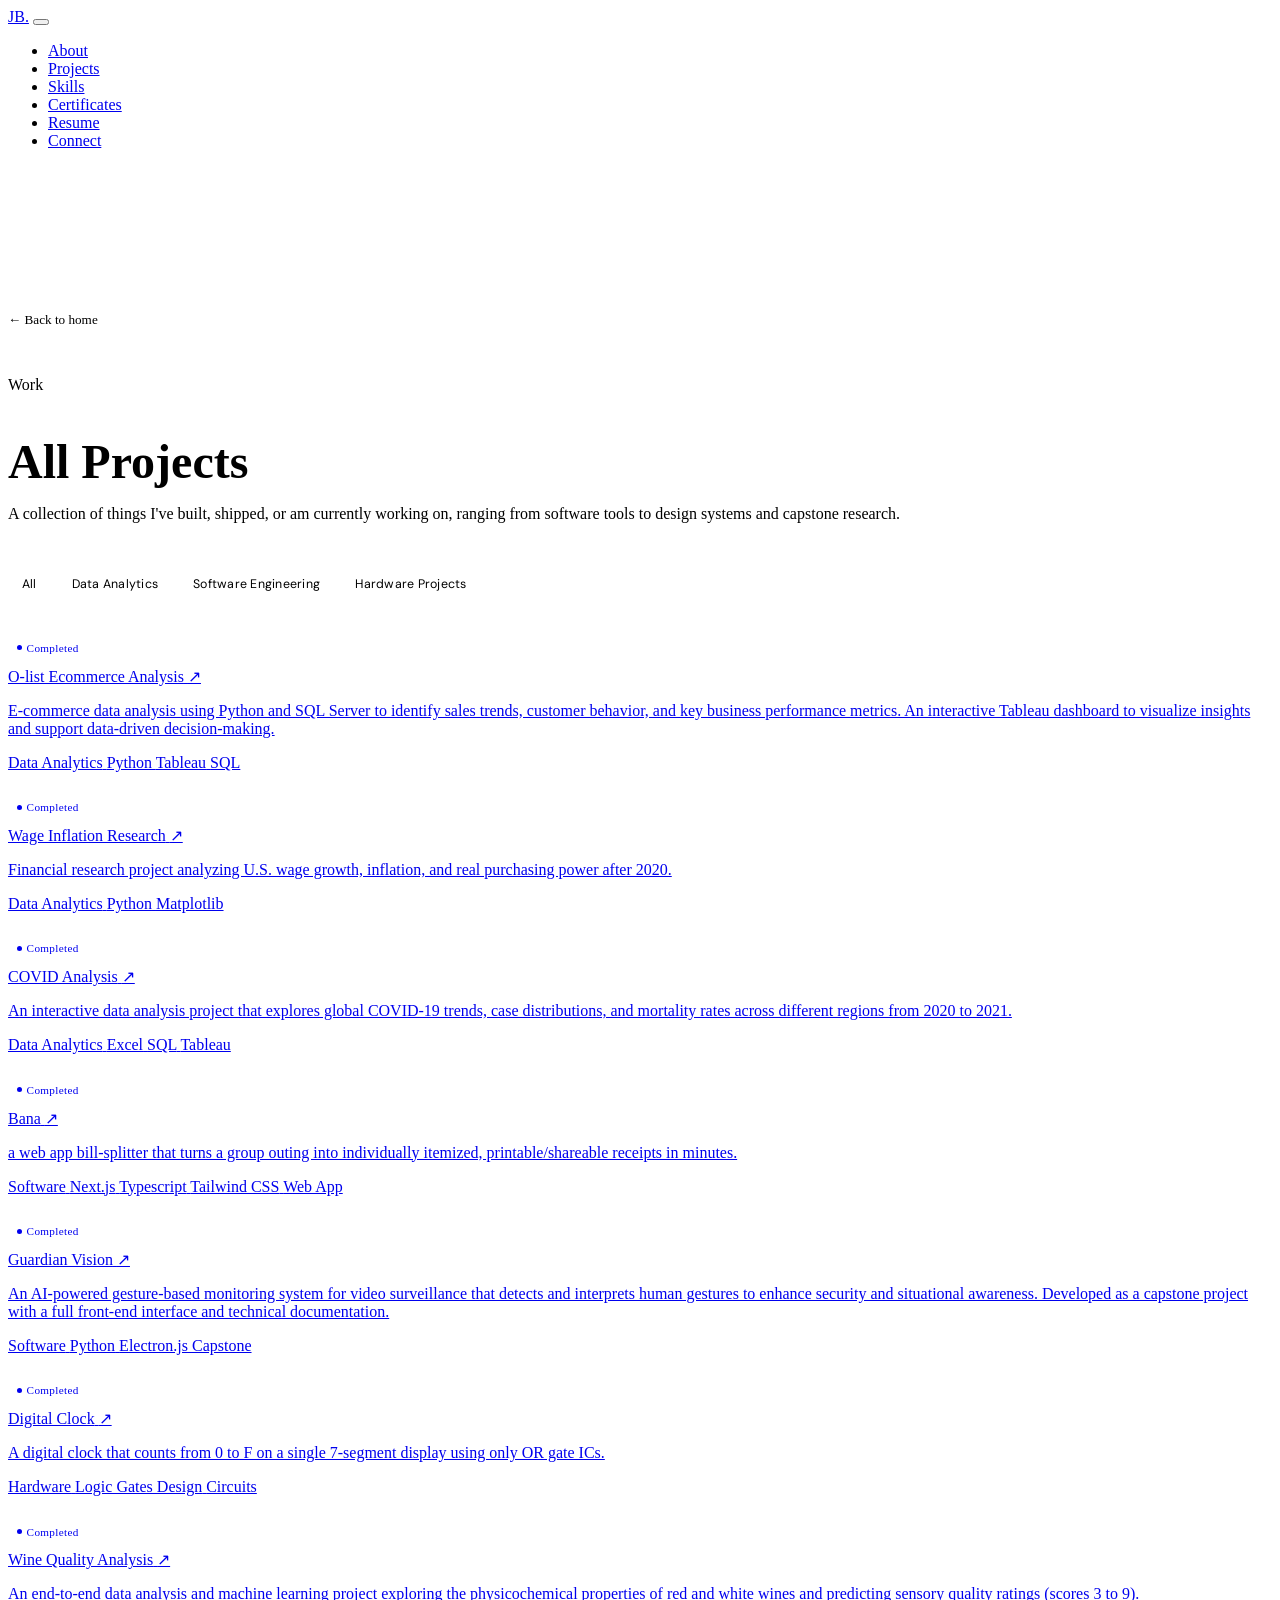
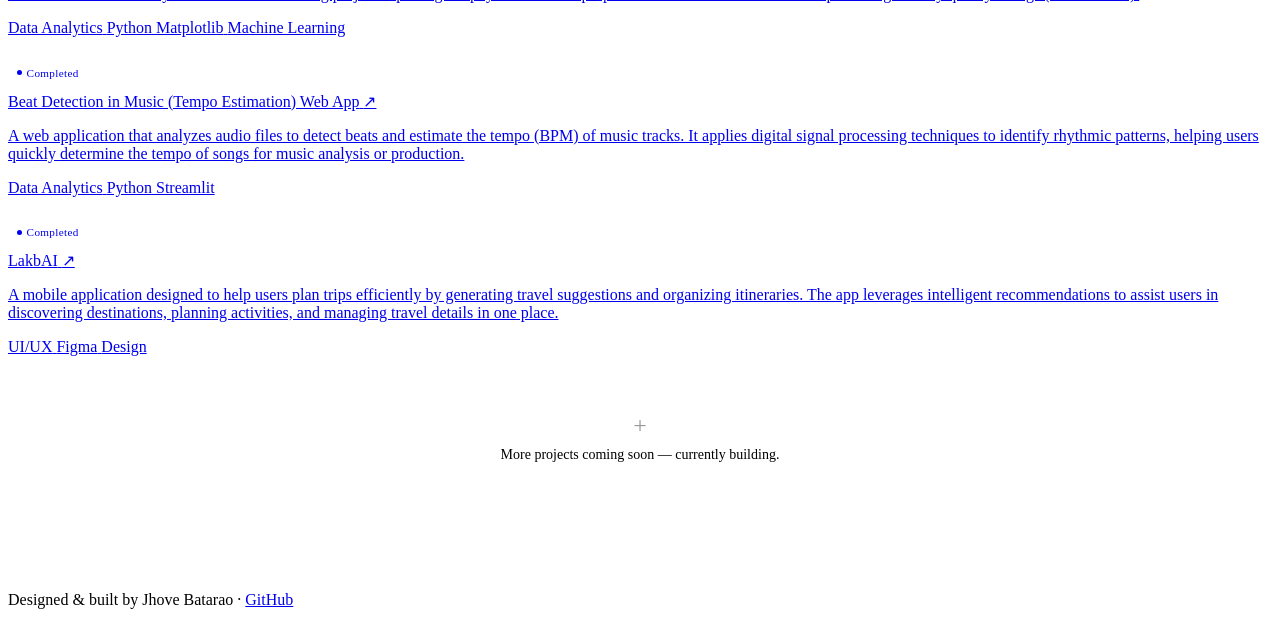
==== projects.html @ 4f2688d2 "added the o-list ecommerce analysis on projects" ====
<!DOCTYPE html>
<html lang="en">
<head>
  <meta charset="UTF-8" />
  <meta name="viewport" content="width=device-width, initial-scale=1.0" />
  <title>Projects: Jhove's Portfolio</title>
  <link rel="preconnect" href="https://fonts.googleapis.com" />
  <link rel="preconnect" href="https://fonts.gstatic.com" crossorigin />
  <link href="https://fonts.googleapis.com/css2?family=DM+Serif+Display:ital@0;1&family=DM+Sans:ital,opsz,wght@0,9..40,300;0,9..40,400;0,9..40,500;1,9..40,300&display=swap" rel="stylesheet" />
  <link rel="stylesheet" href="style.css" />
  <link rel="icon" type="image/png" href="images/title-logo.png" />
  <link rel="apple-touch-icon" href="images/title-logo.png" />
  <style>
    .projects-page-hero {
      padding-top: 9rem;
      padding-bottom: 3rem;
    }

    .back-link {
      display: inline-flex;
      align-items: center;
      gap: 0.4rem;
      font-size: 0.825rem;
      color: var(--muted);
      text-decoration: none;
      margin-bottom: 2rem;
      transition: color 0.2s;
    }

    .back-link:hover { color: var(--text); }

    .projects-page-hero .hero-bio {
      margin-bottom: 0;
    }

    .projects-filter {
      display: flex;
      flex-wrap: wrap;
      gap: 0.5rem;
      margin-bottom: 2.5rem;
    }

    .filter-btn {
      font-size: 0.775rem;
      padding: 0.3rem 0.85rem;
      border-radius: 3px;
      border: 1px solid var(--border);
      background: transparent;
      color: var(--muted);
      cursor: pointer;
      font-family: 'DM Sans', sans-serif;
      font-weight: 400;
      letter-spacing: 0.02em;
      transition: all 0.2s;
    }

    .filter-btn:hover,
    .filter-btn.active {
      background: var(--text);
      color: var(--bg);
      border-color: var(--text);
    }

    .projects-page-list {
      display: flex;
      flex-direction: column;
      gap: 1.5rem;
      padding-bottom: 5rem;
    }

    /* Status badge on project cards */
    .project-status {
      display: inline-flex;
      align-items: center;
      gap: 0.3rem;
      font-size: 0.7rem;
      padding: 0.2rem 0.55rem;
      border-radius: 3px;
      font-weight: 400;
      letter-spacing: 0.03em;
      margin-bottom: 0.6rem;
    }

    .project-status::before {
      content: '';
      width: 5px;
      height: 5px;
      border-radius: 50%;
      background: currentColor;
    }

    .status-complete {
      background: var(--accent-light);
      color: var(--accent);
    }

    .status-wip {
      background: #fef3c7;
      color: #b45309;
    }

    @media (prefers-color-scheme: dark) {
      .status-wip {
        background: #2d1f00;
        color: #f59e0b;
      }
    }

    .status-concept {
      background: var(--tag-bg);
      color: var(--tag-text);
    }

    .project-placeholder {
      border: 1px dashed var(--border);
      border-radius: 8px;
      padding: 2rem 1.5rem;
      text-align: center;
      color: var(--muted);
      font-size: 0.875rem;
    }

    .project-placeholder span {
      font-size: 1.5rem;
      display: block;
      margin-bottom: 0.5rem;
      opacity: 0.4;
    }

    @media (max-width: 600px) {
      .projects-page-hero {
        padding-top: 7rem;
        padding-bottom: 2rem;
      }

      .projects-filter {
        gap: 0.4rem;
      }

      .filter-btn {
        font-size: 0.75rem;
        padding: 0.28rem 0.7rem;
      }
    }
  </style>
</head>
<body>

  <!-- NAV -->
  <nav>
    <a href="index.html" class="nav-logo">JB.</a>
    <button class="nav-hamburger" aria-label="Toggle menu" aria-expanded="false">
      <span></span><span></span><span></span>
    </button>
    <ul class="nav-links">
      <li><a href="index.html#about">About</a></li>
      <li><a href="index.html#projects">Projects</a></li>
      <li><a href="index.html#skills">Skills</a></li>
      <li><a href="index.html#certificates">Certificates</a></li>
      <li><a href="index.html#resume">Resume</a></li>
      <li><a href="index.html#connect" class="nav-connect-btn">Connect</a></li>
    </ul>
  </nav>

  <!-- PAGE HERO -->
  <section class="projects-page-hero">
    <div class="container">
      <a href="index.html" class="back-link">← Back to home</a>
      <p class="section-label">Work</p>
      <h1 class="hero-name" style="font-size: clamp(2rem, 5vw, 3rem); margin-bottom: 1rem;">All Projects</h1>
      <p class="hero-bio">
        A collection of things I've built, shipped, or am currently working on, ranging from
        software tools to design systems and capstone research.
      </p>
    </div>
  </section>

  <!-- PROJECTS LIST -->
  <section style="padding-top: 0; border-top: none;">
    <div class="container">

      <!-- Filter bar -->
      <div class="projects-filter">
        <button class="filter-btn active" onclick="filterProjects('all', this)">All</button> 
        <button class="filter-btn" onclick="filterProjects('Data Analytics', this)">Data Analytics</button>
        <button class="filter-btn" onclick="filterProjects('Software', this)">Software Engineering</button>
        <button class="filter-btn" onclick="filterProjects('Hardware', this)">Hardware Projects</button>
      </div>

      <div class="projects-page-list" id="projects-container">

        <!-- Project: O-list Ecommerce -->
        <a href="https://github.com/NotJhove/olist-ecommerce-analysis" class="project-card" data-tags="Data Analytics, Python, Matplotlib">
          <!-- <span class="project-status status-wip">Completed</span> -->
           <span class="project-status status-complete">Completed</span>
          <div class="project-header">
            <span class="project-name">O-list Ecommerce Analysis</span>
            <span class="project-arrow">↗︎</span>
          </div>
          <p class="project-desc">
            E-commerce data analysis using Python and SQL Server to identify sales trends, customer behavior, 
            and key business performance metrics. An interactive Tableau dashboard to visualize insights 
            and support data-driven decision-making. 
          </p>
          <div class="tags">
            <span class="tag">Data Analytics</span>
            <span class="tag">Python</span>
            <span class="tag">Tableau</span>
            <span class="tag">SQL</span>
          </div>
        </a>

        <!-- Project: Financial Research -->
        <a href="https://github.com/NotJhove/financial-research-wage-inflation" class="project-card" data-tags="Data Analytics, Python, Matplotlib">
          <!-- <span class="project-status status-wip">Completed</span> -->
           <span class="project-status status-complete">Completed</span>
          <div class="project-header">
            <span class="project-name">Wage Inflation Research</span>
            <span class="project-arrow">↗︎</span>
          </div>
          <p class="project-desc">
            Financial research project analyzing U.S. wage growth, inflation, and real purchasing power after 2020.
          </p>
          <div class="tags">
            <span class="tag">Data Analytics</span>
            <span class="tag">Python</span>
            <span class="tag">Matplotlib</span>
          </div>
        </a>

        <!-- Project: COVID Analysis -->
        <a href="data-analytics-project1.html" class="project-card" data-tags="Data Analytics, SQL, Tableau">
          <!-- <span class="project-status status-wip">Completed</span> -->
           <span class="project-status status-complete">Completed</span>
          <div class="project-header">
            <span class="project-name">COVID Analysis</span>
            <span class="project-arrow">↗︎</span>
          </div>
          <p class="project-desc">
            An interactive data analysis project that explores global COVID-19 trends, case distributions, 
            and mortality rates across different regions from 2020 to 2021.
          </p>
          <div class="tags">
            <span class="tag">Data Analytics</span>
            <span class="tag">Excel</span>
            <span class="tag">SQL</span>
            <span class="tag">Tableau</span>
          </div>
        </a>

        <!-- Project: Bana -->
        <a href="https://bana-split.vercel.app/" target="_blank" class="project-card" data-tags="Software, Next.js,Typescript,Tailwind CSS,Web App">
          <!-- <span class="project-status status-wip">Completed</span> -->
           <span class="project-status status-complete">Completed</span>
          <div class="project-header">
            <span class="project-name">Bana</span>
            <span class="project-arrow">↗︎</span>
          </div>
          <p class="project-desc">
            a web app bill-splitter that turns a group outing into individually itemized, 
            printable/shareable receipts in minutes.
          </p>
          <div class="tags">
            <span class="tag">Software</span>
            <span class="tag">Next.js</span>
            <span class="tag">Typescript</span>
            <span class="tag">Tailwind CSS</span>
            <span class="tag">Web App</span>
          </div>
        </a>

        <!-- Project: Guardian Vision -->
        <a href="guardian-vision.html" class="project-card" data-tags="Python,Electron.js,Capstone,Software">
          <span class="project-status status-complete">Completed</span>
          <div class="project-header">
            <span class="project-name">Guardian Vision</span>
            <span class="project-arrow">↗︎</span>
          </div>
          <p class="project-desc">
            An AI-powered gesture-based monitoring system for video surveillance that detects
            and interprets human gestures to enhance security and situational awareness.
            Developed as a capstone project with a full front-end interface and technical documentation.
          </p>
          <div class="tags">
            <span class="tag">Software</span>
            <span class="tag">Python</span>
            <span class="tag">Electron.js</span>
            <span class="tag">Capstone</span>
          </div>
        </a>
        
        <!-- Project: Digital Clock -->
        <a href="hardware-project-1.html" class="project-card" data-tags="Hardware,Logic Gates Design,Circuits">
          <span class="project-status status-complete">Completed</span>
          <div class="project-header">
            <span class="project-name">Digital Clock</span>
            <span class="project-arrow">↗︎</span>
          </div>
          <p class="project-desc">
            A digital clock that counts from 0 to F on a single 7-segment display using only OR gate ICs.
          </p>
          <div class="tags">
            <span class="tag">Hardware</span>
            <span class="tag">Logic Gates Design</span>
            <span class="tag">Circuits</span>
          </div>
        </a>

         <!-- Project: Wine Quality Analysis -->
        <a href="https://github.com/NotJhove/wine-quality-analysis" class="project-card" data-tags="Python,Matplotlib,Machine Learning,Data Analytics">
          <span class="project-status status-complete">Completed</span>
          <div class="project-header">
            <span class="project-name">Wine Quality Analysis</span>
            <span class="project-arrow">↗︎</span>
          </div>
          <p class="project-desc">
           An end-to-end data analysis and machine learning project exploring the physicochemical properties of red and white 
           wines and predicting sensory quality ratings (scores 3 to 9).
          </p>
          <div class="tags">
            <span class="tag">Data Analytics</span>
            <span class="tag">Python</span>
            <span class="tag">Matplotlib</span>
            <span class="tag">Machine Learning</span>
          </div>
        </a>

          <!-- Project: Beat Detection in Music (Tempo Estimation) Web App -->
        <a href="#" class="project-card" data-tags="Python,Streamlit,Data Analytics">
          <span class="project-status status-complete">Completed</span>
          <div class="project-header">
            <span class="project-name">Beat Detection in Music (Tempo Estimation) Web App</span>
            <span class="project-arrow">↗︎</span>
          </div>
          <p class="project-desc">
            A web application that analyzes audio files to detect beats and estimate the 
            tempo (BPM) of music tracks. It applies digital signal processing techniques 
            to identify rhythmic patterns, helping users quickly determine the tempo 
            of songs for music analysis or production.
          </p>
          <div class="tags">
            <span class="tag">Data Analytics</span>
            <span class="tag">Python</span>
            <span class="tag">Streamlit</span>
          </div>
        </a>

          <!-- Project: LakbAI -->
        <a href="#" class="project-card" data-tags="UI/UX, Figma, Design, Software">
          <span class="project-status status-complete">Completed</span>
          <div class="project-header">
            <span class="project-name">LakbAI</span>
            <span class="project-arrow">↗︎</span>
          </div>
          <p class="project-desc">
            A mobile application designed to help users plan trips efficiently 
            by generating travel suggestions and organizing itineraries. The app leverages intelligent 
            recommendations to assist users in discovering destinations, planning activities, and managing travel details in one place.
          </p>
          <div class="tags">
            <span class="tag">UI/UX</span>
            <span class="tag">Figma</span>
            <span class="tag">Design</span>
          </div>
        </a>

        <!-- Placeholder -->
        <div class="project-placeholder">
          <span>+</span>
          More projects coming soon — currently building.
        </div>

      </div>
    </div>
  </section>

  <!-- FOOTER -->
  <footer>
    <div class="container">
      <p>Designed & built by Jhove Batarao · <a href="https://github.com/NotJhove" target="_blank">GitHub</a></p>
    </div>
  </footer>

  <script>
    function filterProjects(tag, btn) {
      // Update active button
      document.querySelectorAll('.filter-btn').forEach(b => b.classList.remove('active'));
      btn.classList.add('active');

      const cards = document.querySelectorAll('#projects-container .project-card');
      cards.forEach(card => {
        if (tag === 'all') {
          card.style.display = 'block';
        } else {
          const tags = card.getAttribute('data-tags') || '';
          card.style.display = tags.includes(tag) ? 'block' : 'none';
        }
      });
    }

    const categoryMap = {
        data: 'Data Analytics',
        software: 'Software',
        hardware: 'Hardware'
      };

      const params = new URLSearchParams(window.location.search);
      const tag = categoryMap[params.get('category')];

      if (tag) {
        const btn = Array.from(document.querySelectorAll('.filter-btn'))
          .find(b => b.getAttribute('onclick').includes("'" + tag + "'"));
        if (btn) filterProjects(tag, btn);
      }
  </script>

  <script src="main.js"></script>

</body>
</html>
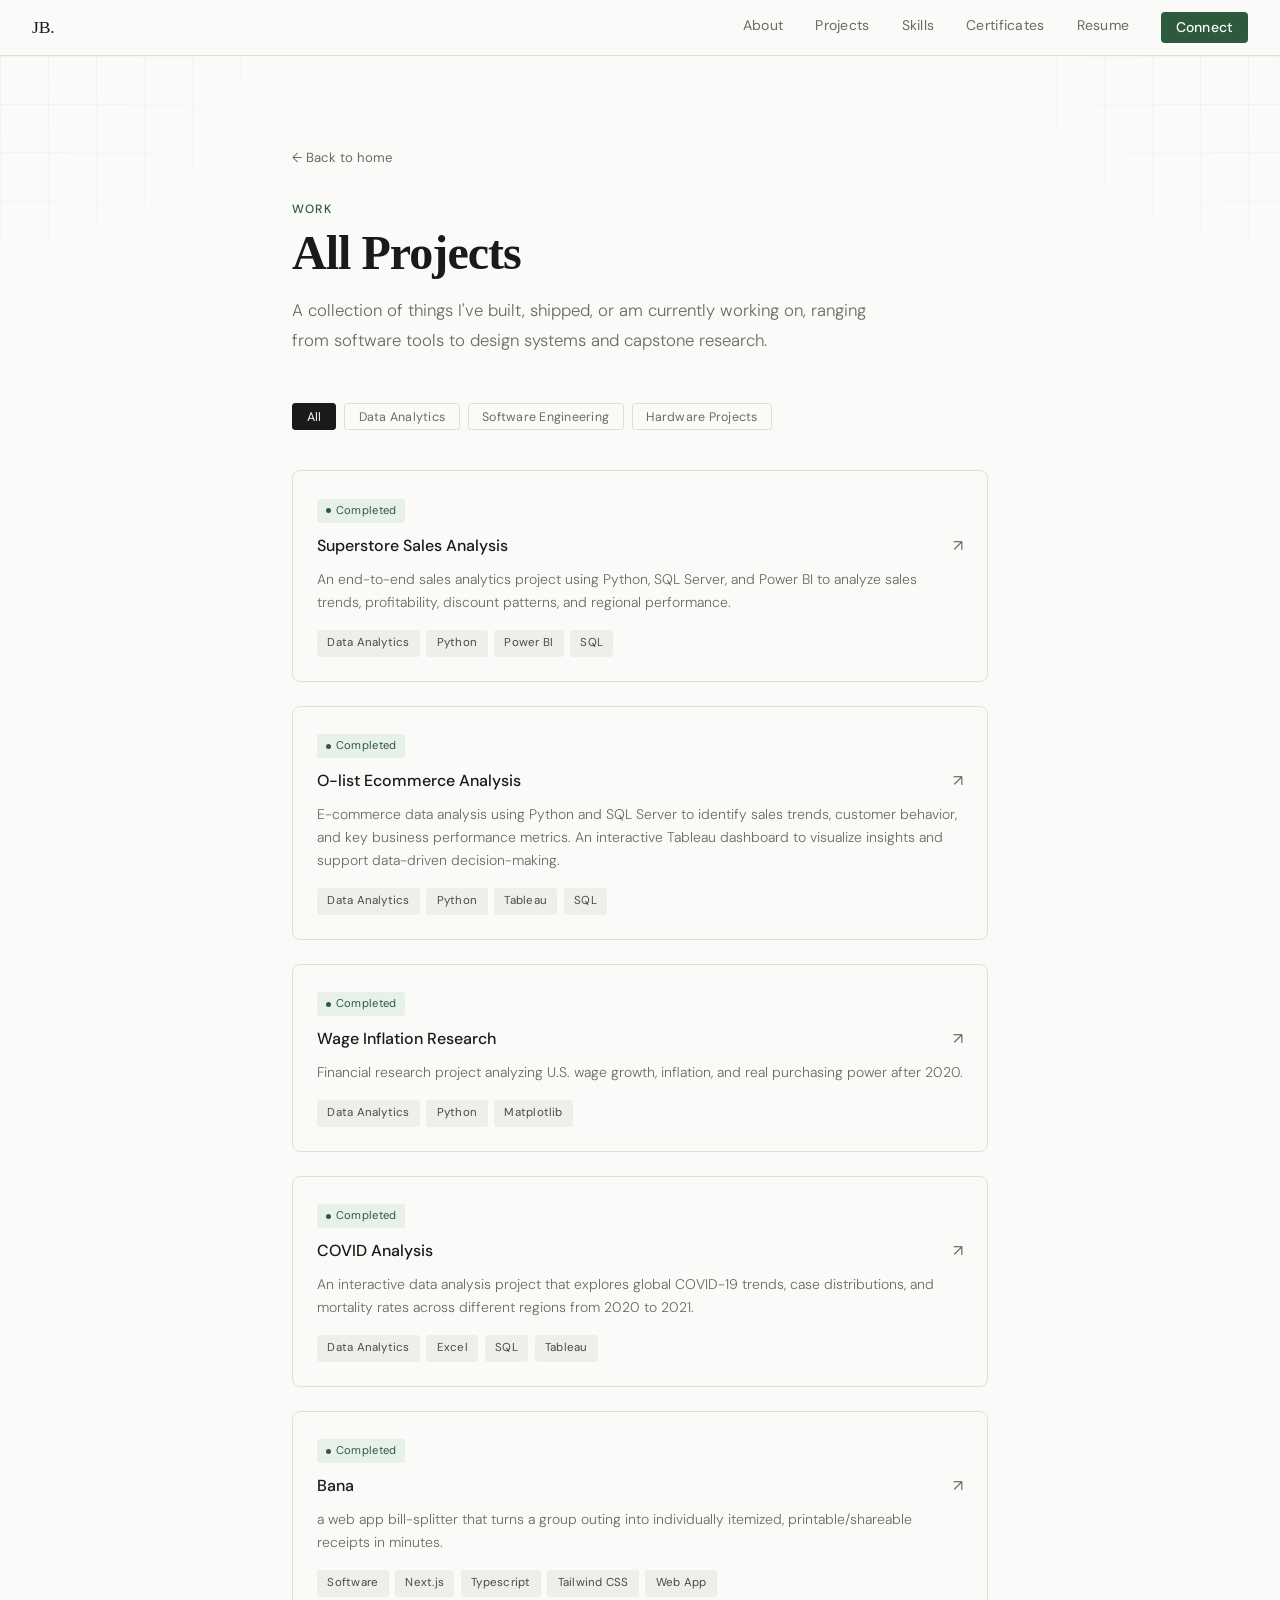
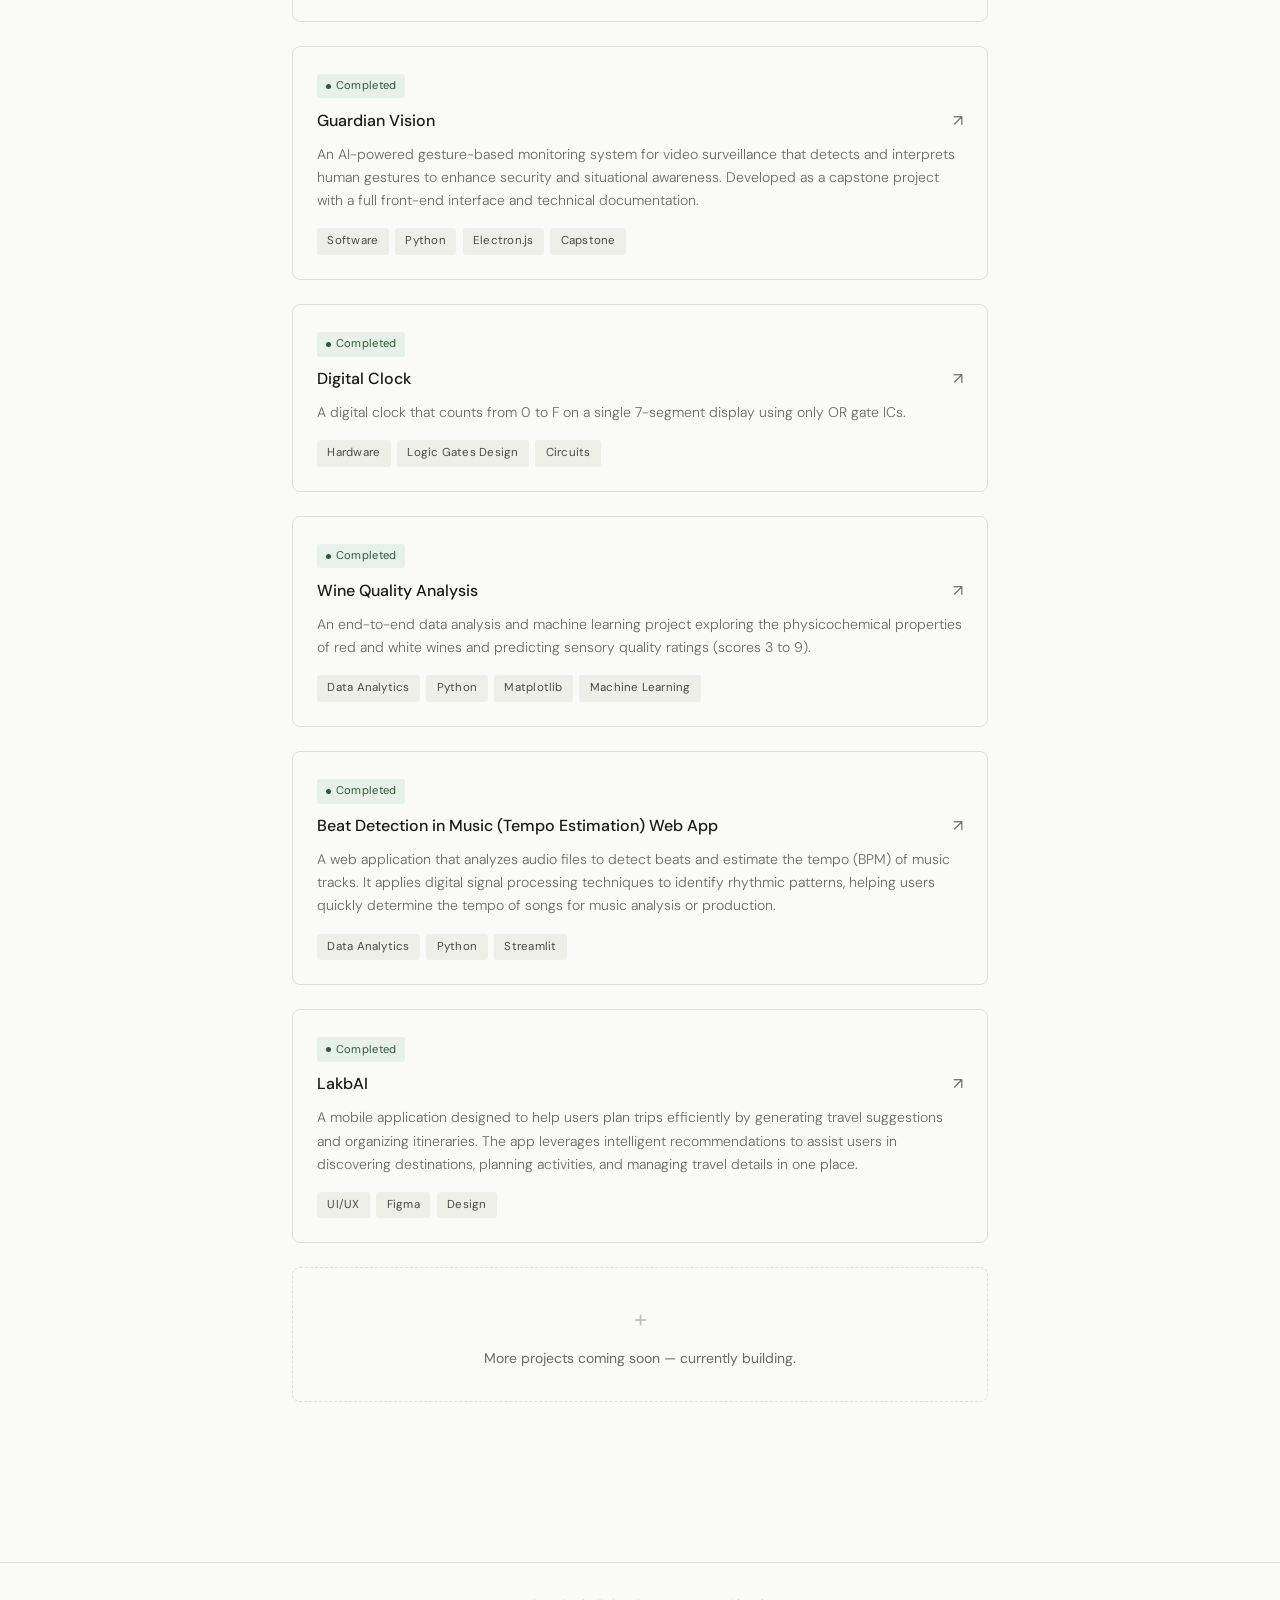
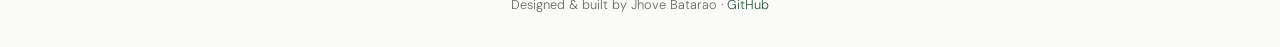
==== commit e62b4f0d: "added superstore analysis on projects tab" ====
--- a/projects.html
+++ b/projects.html
@@ -189,6 +189,26 @@
 
       <div class="projects-page-list" id="projects-container">
 
+        <!-- Project: Superstore Analysis -->
+        <a href="https://github.com/NotJhove/superstore-sales-analysis" class="project-card" data-tags="Data Analytics, Python, Power BI">
+          <!-- <span class="project-status status-wip">Completed</span> -->
+           <span class="project-status status-complete">Completed</span>
+          <div class="project-header">
+            <span class="project-name">Superstore Sales Analysis</span>
+            <span class="project-arrow">↗︎</span>
+          </div>
+          <p class="project-desc">
+              An end-to-end sales analytics project using Python, SQL Server, 
+              and Power BI to analyze sales trends, profitability, discount patterns, and regional performance.
+          </p>
+          <div class="tags">
+            <span class="tag">Data Analytics</span>
+            <span class="tag">Python</span>
+            <span class="tag">Power BI</span>
+            <span class="tag">SQL</span>
+          </div>
+        </a>
+
         <!-- Project: O-list Ecommerce -->
         <a href="https://github.com/NotJhove/olist-ecommerce-analysis" class="project-card" data-tags="Data Analytics, Python, Matplotlib">
           <!-- <span class="project-status status-wip">Completed</span> -->
--- a/style.css
+++ b/style.css
@@ -0,0 +1,1937 @@
+/* ================================
+   PORTFOLIO — style.css
+   ================================ */
+
+*, *::before, *::after { box-sizing: border-box; margin: 0; padding: 0; }
+
+/* ================================
+   VARIABLES & THEME
+   ================================ */
+
+:root {
+  --bg: #fafaf8;
+  --surface: #f2f1ec;
+  --text: #1a1a18;
+  --muted: #6b6b65;
+  --accent: #2d5a3d;
+  --accent-light: #e8f0ea;
+  --border: #e0dfd8;
+  --tag-bg: #efefea;
+  --tag-text: #4a4a45;
+}
+
+@media (prefers-color-scheme: dark) {
+  :root {
+    --bg: #141412;
+    --surface: #1e1e1b;
+    --text: #f0efea;
+    --muted: #9a9a93;
+    --accent: #6aaa7e;
+    --accent-light: #1a2e20;
+    --border: #2e2e2a;
+    --tag-bg: #252520;
+    --tag-text: #b0b0a8;
+  }
+}
+
+/* ================================
+   BASE
+   ================================ */
+
+html { scroll-behavior: smooth; }
+
+body {
+  font-family: 'DM Sans', sans-serif;
+  background: var(--bg);
+  color: var(--text);
+  line-height: 1.6;
+  font-size: 16px;
+}
+
+/* ================================
+   NAV
+   ================================ */
+
+nav {
+  position: fixed;
+  top: 0; left: 0; right: 0;
+  z-index: 100;
+  background: var(--bg);
+  border-bottom: 1px solid var(--border);
+  padding: 0 2rem;
+  height: 56px;
+  display: flex;
+  align-items: center;
+  justify-content: space-between;
+}
+
+.nav-logo {
+  font-family: 'DM Serif Display', serif;
+  font-size: 1.1rem;
+  color: var(--text);
+  text-decoration: none;
+  letter-spacing: -0.01em;
+}
+
+.nav-links {
+  display: flex;
+  gap: 2rem;
+  list-style: none;
+}
+
+.nav-links a {
+  font-size: 0.875rem;
+  color: var(--muted);
+  text-decoration: none;
+  font-weight: 400;
+  transition: color 0.2s;
+  letter-spacing: 0.02em;
+}
+
+.nav-links a:hover { color: var(--text); }
+
+.nav-links a.active {
+  color: var(--accent);
+  font-weight: 500;
+}
+
+.nav-connect-btn {
+  display: inline-block;
+  padding: 0.3rem 0.9rem !important;
+  background: var(--accent) !important;
+  color: #fff !important;
+  border-radius: 4px;
+  font-weight: 500 !important;
+  letter-spacing: 0.01em;
+  transition: opacity 0.2s !important;
+}
+
+.nav-connect-btn:hover {
+  color: #fff !important;
+  opacity: 0.85;
+}
+
+/* ================================
+   LAYOUT
+   ================================ */
+
+.container {
+  max-width: 760px;
+  margin: 0 auto;
+  padding: 0 2rem;
+}
+
+section {
+  padding: 5rem 0;
+}
+
+section + section {
+  border-top: 1px solid var(--border);
+}
+
+/* ================================
+   HERO
+   ================================ */
+
+#hero {
+  padding-top: 9rem;
+  padding-bottom: 5rem;
+}
+
+.hero-eyebrow {
+  font-size: 0.8rem;
+  letter-spacing: 0.1em;
+  text-transform: uppercase;
+  color: var(--accent);
+  font-weight: 500;
+  margin-bottom: 1.25rem;
+}
+
+.hero-name {
+  font-family: 'DM Serif Display', serif;
+  font-size: clamp(2.5rem, 6vw, 4rem);
+  line-height: 1.1;
+  letter-spacing: -0.02em;
+  color: var(--text);
+  margin-bottom: 0.25rem;
+}
+
+.hero-tagline {
+  font-family: 'DM Serif Display', serif;
+  font-size: clamp(1.75rem, 7vw, 4rem);
+  line-height: 1.1;
+  letter-spacing: -0.02em;
+  margin-bottom: 1.5rem;
+  white-space: nowrap;
+}
+
+.hero-tagline em {
+  font-style: italic;
+  color: var(--accent);
+  white-space: nowrap;
+}
+
+.hero-bio {
+  font-size: 1.05rem;
+  color: var(--muted);
+  max-width: 600px;
+  line-height: 1.75;
+  margin-bottom: 2rem;
+  font-weight: 300;
+}
+
+.hero-links {
+  display: flex;
+  gap: 0.6rem;
+  flex-wrap: nowrap;
+}
+
+/* ================================
+   BUTTONS
+   ================================ */
+
+.btn {
+  display: inline-flex;
+  align-items: center;
+  gap: 0.4rem;
+  padding: 0.55rem 1.25rem;
+  border-radius: 4px;
+  font-size: 0.875rem;
+  font-family: 'DM Sans', sans-serif;
+  font-weight: 400;
+  text-decoration: none;
+  transition: all 0.2s;
+  cursor: pointer;
+  border: 1px solid transparent;
+}
+
+.btn-primary {
+  background: var(--accent);
+  color: #fff;
+}
+
+.btn-primary:hover {
+  opacity: 0.85;
+}
+
+.btn-outline {
+  background: transparent;
+  border-color: var(--border);
+  color: var(--muted);
+}
+
+.btn-outline:hover {
+  border-color: var(--text);
+  color: var(--text);
+}
+
+/* ================================
+   SECTION HEADINGS
+   ================================ */
+
+.section-label {
+  font-size: 0.75rem;
+  letter-spacing: 0.1em;
+  text-transform: uppercase;
+  color: var(--accent);
+  font-weight: 500;
+  margin-bottom: 0.5rem;
+}
+
+.section-title {
+  font-family: 'DM Serif Display', serif;
+  font-size: 2rem;
+  letter-spacing: -0.02em;
+  color: var(--text);
+  margin-bottom: 2.5rem;
+  line-height: 1.2;
+}
+
+/* ================================
+   ABOUT
+   ================================ */
+
+.about-grid {
+  display: grid;
+  grid-template-columns: 240px 1fr;
+  grid-template-rows: auto auto;
+  gap: 2rem 2.5rem;
+  align-items: stretch;
+}
+
+.about-photo {
+  grid-column: 1;
+  grid-row: 1;
+  position: static;
+}
+
+.about-text {
+  grid-column: 2;
+  grid-row: 1;
+}
+
+.about-facts {
+  grid-column: 1 / -1;
+  grid-row: 2;
+  display: grid;
+  grid-template-columns: 1fr 1fr;
+  grid-template-rows: auto auto;
+  gap: 0.75rem;
+}
+
+.about-photo {
+  position: static;
+}
+
+.about-photo img {
+  width: 100%;
+  aspect-ratio: 1 / 1;
+  object-fit: cover;
+  border-radius: 8px;
+  border: 1px solid var(--border);
+  display: block;
+}
+
+.about-photo-swap {
+  position: relative;
+  width: 100%;
+  height: 100%;
+  border-radius: 8px;
+  overflow: hidden;
+  border: 1px solid var(--border);
+  cursor: pointer;
+}
+
+.about-photo-swap img {
+  position: absolute;
+  top: 0; left: 0;
+  width: 100%;
+  height: 100%;
+  object-fit: cover;
+  display: block;
+  border-radius: 8px;
+}
+
+.photo-hover {
+  position: absolute;
+  inset: 0;
+  opacity: 0;
+  transition: opacity 0.4s ease;
+}
+
+.about-photo-swap:hover .photo-hover {
+  opacity: 1;
+}
+
+.about-photo-swap:hover .photo-default {
+  opacity: 0;
+  transition: opacity 0.4s ease;
+}
+
+/* Desktop: swap on hover (only on devices that can really hover) */
+@media (hover: hover) and (pointer: fine) {
+  .about-photo-swap:hover .photo-hover { opacity: 1; }
+  .about-photo-swap:hover .photo-default { opacity: 0; }
+}
+
+/* Touch: swap is toggled by tapping (JS adds/removes .swapped) */
+.about-photo-swap.swapped .photo-hover { opacity: 1; }
+.about-photo-swap.swapped .photo-default { opacity: 0; }
+
+
+.about-photo-placeholder {
+  width: 100%;
+  aspect-ratio: 1 / 1;
+  border-radius: 8px;
+  border: 1px dashed var(--border);
+  background: var(--surface);
+  display: flex;
+  flex-direction: column;
+  align-items: center;
+  justify-content: center;
+  gap: 0.5rem;
+  color: var(--muted);
+  font-size: 0.75rem;
+  text-align: center;
+  padding: 1rem;
+}
+
+.about-photo-placeholder svg {
+  opacity: 0.3;
+}
+
+.about-text p {
+  font-size: 0.975rem;
+  color: var(--muted);
+  line-height: 1.8;
+  font-weight: 300;
+  margin-bottom: 1rem;
+}
+
+.about-text p:last-child { margin-bottom: 0; }
+
+.about-text strong {
+  color: var(--text);
+  font-weight: 500;
+}
+
+.fact-item {
+  padding: 0.85rem 1rem;
+  background: var(--surface);
+  border-radius: 6px;
+}
+
+.fact-label {
+  font-size: 0.7rem;
+  letter-spacing: 0.08em;
+  text-transform: uppercase;
+  color: var(--muted);
+  margin-bottom: 0.3rem;
+  font-weight: 500;
+}
+
+.fact-value {
+  font-size: 0.875rem;
+  color: var(--text);
+  font-weight: 400;
+}
+
+/* ================================
+   PROJECTS
+   ================================ */
+
+.projects-list {
+  display: flex;
+  flex-direction: column;
+  gap: 1.5rem;
+}
+
+.project-card {
+  border: 1px solid var(--border);
+  border-radius: 8px;
+  padding: 1.5rem;
+  transition: border-color 0.2s;
+  text-decoration: none;
+  color: inherit;
+  display: block;
+  position: relative;
+}
+
+.project-card:hover {
+  border-color: var(--text);
+}
+
+.project-card:hover .project-arrow {
+  transform: translate(3px, -3px);
+}
+
+.project-header {
+  display: flex;
+  align-items: flex-start;
+  justify-content: space-between;
+  margin-bottom: 0.6rem;
+}
+
+.project-name {
+  font-size: 1rem;
+  font-weight: 500;
+  color: var(--text);
+}
+
+.project-arrow {
+  font-size: 1rem;
+  color: var(--muted);
+  transition: transform 0.2s;
+  flex-shrink: 0;
+  margin-left: 1rem;
+  font-variant-emoji: text;
+}
+
+/* Force ↗ to render as text on iOS/Android, not emoji */
+.project-arrow,
+.connect-arrow,
+.cert-link,
+.back-link,
+.nav-links a,
+.btn {
+  font-variant-emoji: text;
+}
+
+.project-arrow::after,
+.connect-arrow::after {
+  content: '\FE0E'; /* Unicode text variation selector */
+}
+
+.project-desc {
+  font-size: 0.875rem;
+  color: var(--muted);
+  line-height: 1.65;
+  margin-bottom: 1rem;
+  font-weight: 300;
+}
+
+.tags {
+  display: flex;
+  flex-wrap: wrap;
+  gap: 0.4rem;
+}
+
+.tag {
+  font-size: 0.72rem;
+  padding: 0.25rem 0.65rem;
+  background: var(--tag-bg);
+  color: var(--tag-text);
+  border-radius: 3px;
+  font-weight: 400;
+  letter-spacing: 0.02em;
+}
+
+.project-placeholder {
+  border: 1px dashed var(--border);
+  border-radius: 8px;
+  padding: 2rem 1.5rem;
+  text-align: center;
+  color: var(--muted);
+  font-size: 0.875rem;
+}
+
+.project-placeholder span {
+  font-size: 1.5rem;
+  display: block;
+  margin-bottom: 0.5rem;
+  opacity: 0.4;
+}
+
+/* Section header row: title on the left, subtle "View all" link on the right */
+.section-head {
+  display: flex;
+  align-items: flex-end;
+  justify-content: space-between;
+  gap: 1rem;
+  margin-bottom: 2.5rem;
+}
+
+.section-head .section-title { margin-bottom: 0; }
+
+.view-all-link {
+  flex-shrink: 0;
+  padding-bottom: 0.35rem;
+  font-size: 0.85rem;
+  color: var(--muted);
+  text-decoration: none;
+  white-space: nowrap;
+  transition: color 0.3s ease;
+}
+
+.view-all-arrow {
+  display: inline-block;
+  transition: transform 0.35s cubic-bezier(0.22, 1, 0.36, 1);
+}
+
+.view-all-link:focus-visible,
+.view-all-link:active { color: var(--accent); }
+
+.view-all-link:focus-visible .view-all-arrow,
+.view-all-link:active .view-all-arrow { transform: translateX(3px); }
+
+@media (hover: hover) and (pointer: fine) {
+  .view-all-link:hover { color: var(--accent); }
+  .view-all-link:hover .view-all-arrow { transform: translateX(3px); }
+}
+
+@media (prefers-reduced-motion: reduce) {
+  .view-all-link,
+  .view-all-arrow { transition: none; }
+}
+
+/* ---- Project category cards ---- */
+
+/* Base (no-JS fallback): simple vertical stack of rectangular cards */
+.category-grid {
+  display: flex;
+  flex-direction: column;
+  gap: 1.5rem;
+}
+
+.category-card {
+  display: block;
+  padding: 1.5rem;
+  border: 1px solid var(--border);
+  border-radius: 8px;
+  background: var(--bg);
+  color: inherit;
+  text-decoration: none;
+  -webkit-tap-highlight-color: transparent;
+  transition: border-color 0.3s ease, background-color 0.3s ease;
+}
+
+.category-card:hover { border-color: var(--accent); }
+
+.category-top {
+  display: flex;
+  align-items: flex-start;
+  justify-content: space-between;
+  margin-bottom: 0.6rem;
+}
+
+.category-title {
+  display: flex;
+  align-items: center;
+  gap: 0.65rem;
+}
+
+.category-icon {
+  flex-shrink: 0;
+  width: 20px;
+  height: 20px;
+  color: var(--muted);
+  transition: color 0.3s ease, transform 0.45s cubic-bezier(0.22, 1, 0.36, 1);
+}
+
+/* Icon picks up the accent on the selected card (and on hover for side cards) */
+.is-carousel .category-card[data-pos="0"] .category-icon { color: var(--accent); }
+
+@media (hover: hover) and (pointer: fine) {
+  .category-card:hover .category-icon { color: var(--accent); }
+}
+
+@media (prefers-reduced-motion: reduce) {
+  .category-icon { transition: none; }
+}
+
+.category-name {
+  font-size: 1rem;
+  font-weight: 500;
+  color: var(--text);
+}
+
+.category-arrow {
+  flex-shrink: 0;
+  margin-left: 1rem;
+  font-size: 1rem;
+  color: var(--muted);
+  font-variant-emoji: text;
+  transition: transform 0.35s cubic-bezier(0.22, 1, 0.36, 1), color 0.3s ease, opacity 0.3s ease;
+}
+
+.category-desc {
+  font-size: 0.875rem;
+  font-weight: 300;
+  line-height: 1.6;
+  color: var(--muted);
+}
+
+/* ---- Vertical carousel (enabled by JS via .is-carousel) ----
+   Three cards sit in a column. The middle one is "selected";
+   clicking the top or bottom card slides it into the middle. */
+
+.category-grid.is-carousel {
+  --card-h: 124px;
+  --card-gap: 14px;
+  --slide: cubic-bezier(0.22, 1, 0.36, 1);
+  display: block;
+  position: relative;
+  height: calc(var(--card-h) * 3 + var(--card-gap) * 2);
+}
+
+.is-carousel .category-card {
+  position: absolute;
+  top: 0;
+  left: 0;
+  right: 0;
+  height: var(--card-h);
+  display: flex;
+  flex-direction: column;
+  justify-content: center;
+  cursor: pointer;
+  will-change: transform, opacity;
+  transition:
+    transform 0.55s var(--slide),
+    opacity 0.45s ease,
+    border-color 0.3s ease,
+    background-color 0.3s ease,
+    box-shadow 0.45s ease;
+}
+
+/* Positions: -1 = above, 0 = selected (middle), 1 = below */
+.is-carousel .category-card[data-pos="-1"] {
+  transform: translateY(0) scale(0.94);
+  opacity: 0.55;
+  z-index: 1;
+}
+
+.is-carousel .category-card[data-pos="0"] {
+  transform: translateY(calc(var(--card-h) + var(--card-gap))) scale(1);
+  opacity: 1;
+  z-index: 2;
+  border-color: var(--accent);
+  background: var(--surface);
+  box-shadow: 0 10px 24px rgba(0, 0, 0, 0.08);
+}
+
+.is-carousel .category-card[data-pos="1"] {
+  transform: translateY(calc((var(--card-h) + var(--card-gap)) * 2)) scale(0.94);
+  opacity: 0.55;
+  z-index: 1;
+}
+
+/* A card wrapping from top to bottom (or back) fades in at its new spot
+   instead of flying across the selected card */
+.is-carousel .category-card.jump {
+  transition: none;
+  opacity: 0;
+}
+
+/* Only the selected card shows the "open" arrow */
+.is-carousel .category-card:not([data-pos="0"]) .category-arrow { opacity: 0; }
+.is-carousel .category-card[data-pos="0"] .category-arrow { color: var(--accent); }
+
+.category-hint {
+  margin-top: 1rem;
+  font-size: 0.78rem;
+  color: var(--muted);
+}
+
+/* Hover / press feedback (hover only on devices that can hover) */
+@media (hover: hover) and (pointer: fine) {
+  .is-carousel .category-card:not([data-pos="0"]):hover {
+    opacity: 0.85;
+    border-color: var(--accent);
+  }
+
+  .is-carousel .category-card[data-pos="0"]:hover .category-arrow {
+    transform: translate(3px, -3px);
+  }
+}
+
+.is-carousel .category-card:focus-visible {
+  outline: 2px solid var(--accent);
+  outline-offset: 2px;
+}
+
+@media (max-width: 600px) {
+  .category-grid.is-carousel {
+    --card-h: 136px;
+    --card-gap: 12px;
+  }
+}
+
+@media (prefers-reduced-motion: reduce) {
+  .is-carousel .category-card,
+  .category-arrow { transition: none; }
+}
+
+/* ---- Projects page filter chips ---- */
+
+.project-filters {
+  display: flex;
+  flex-wrap: wrap;
+  gap: 0.5rem;
+  margin-bottom: 1.75rem;
+}
+
+.filter-btn {
+  font-family: inherit;
+  font-size: 0.8rem;
+  padding: 0.45rem 0.9rem;
+  border: 1px solid var(--border);
+  border-radius: 999px;
+  background: transparent;
+  color: var(--muted);
+  cursor: pointer;
+  transition: border-color 0.25s ease, color 0.25s ease, background-color 0.25s ease;
+}
+
+.filter-btn:hover,
+.filter-btn.active {
+  border-color: var(--accent);
+  color: var(--accent);
+}
+
+.filter-btn.active { background: var(--accent-light); }
+
+.project-card.is-hidden { display: none; }
+
+/* ================================
+   SKILLS
+   ================================ */
+
+.skills-grid {
+  display: grid;
+  grid-template-columns: 1fr 1fr;
+  gap: 1rem;
+}
+
+.skill-group {
+  padding: 1.25rem;
+  background: var(--surface);
+  border-radius: 8px;
+}
+
+.skill-group-title {
+  font-size: 0.75rem;
+  letter-spacing: 0.08em;
+  text-transform: uppercase;
+  color: var(--accent);
+  font-weight: 500;
+  margin-bottom: 0.75rem;
+}
+
+.skill-list {
+  display: flex;
+  flex-wrap: wrap;
+  gap: 0.4rem;
+}
+
+/* ================================
+   CERTIFICATES
+   ================================ */
+
+.cert-list {
+  display: flex;
+  flex-direction: column;
+  gap: 0;
+}
+
+.cert-item {
+  display: flex;
+  align-items: center;
+  justify-content: space-between;
+  gap: 1.5rem;
+  padding: 1.1rem 0;
+  border-bottom: 1px solid var(--border);
+}
+
+.cert-item:last-child { border-bottom: none; }
+
+.cert-main {
+  display: flex;
+  align-items: center;
+  gap: 0.9rem;
+  min-width: 0;
+}
+
+.cert-text { min-width: 0; }
+
+.cert-logo {
+  flex-shrink: 0;
+  display: grid;
+  place-items: center;
+  width: 36px;
+  height: 36px;
+  border: 1px solid var(--border);
+  border-radius: 8px;
+  color: var(--muted);
+  transition: color 0.3s ease, border-color 0.3s ease;
+}
+
+.cert-logo svg {
+  width: 18px;
+  height: 18px;
+  display: block;
+}
+
+.cert-item:focus-within .cert-logo { color: var(--text); border-color: var(--text); }
+
+@media (hover: hover) and (pointer: fine) {
+  .cert-item:hover .cert-logo { color: var(--text); border-color: var(--muted); }
+}
+
+@media (prefers-reduced-motion: reduce) {
+  .cert-logo { transition: none; }
+}
+
+.cert-name {
+  font-size: 0.95rem;
+  font-weight: 500;
+  color: var(--text);
+  margin-bottom: 0.2rem;
+}
+
+.cert-issuer {
+  font-size: 0.825rem;
+  color: var(--muted);
+  font-weight: 300;
+}
+
+.cert-meta {
+  display: flex;
+  align-items: center;
+  gap: 1.25rem;
+  flex-shrink: 0;
+}
+
+.cert-date {
+  font-size: 0.8rem;
+  color: var(--muted);
+  font-weight: 300;
+  white-space: nowrap;
+}
+
+.cert-link {
+  font-size: 0.8rem;
+  color: var(--accent);
+  text-decoration: none;
+  font-weight: 400;
+  white-space: nowrap;
+  transition: opacity 0.2s;
+}
+
+.cert-link:hover { opacity: 0.7; }
+
+/* ================================
+   RESUME
+   ================================ */
+
+.resume-block {
+  display: flex;
+  flex-direction: column;
+  gap: 0;
+}
+
+.resume-item {
+  display: grid;
+  grid-template-columns: 140px 1fr;
+  gap: 1.5rem;
+  padding: 1.25rem 0;
+  border-bottom: 1px solid var(--border);
+}
+
+.resume-item:last-child { border-bottom: none; }
+
+.resume-date {
+  font-size: 0.8rem;
+  color: var(--muted);
+  padding-top: 0.1rem;
+  font-weight: 300;
+}
+
+.resume-role {
+  display: flex;
+  align-items: baseline;
+  gap: 0.65rem;
+  font-size: 0.975rem;
+  font-weight: 500;
+  color: var(--text);
+  margin-bottom: 0.25rem;
+}
+
+.resume-org {
+  font-size: 0.875rem;
+  color: var(--accent);
+  margin-bottom: 0.5rem;
+}
+
+.resume-desc {
+  font-size: 0.85rem;
+  color: var(--muted);
+  line-height: 1.65;
+  font-weight: 300;
+}
+
+.resume-cta {
+  margin-top: 2rem;
+}
+
+.resume-item-link {
+  display: block;
+  position: relative;
+  overflow: hidden;
+  text-decoration: none;
+  color: inherit;
+  cursor: pointer;
+}
+
+.resume-item-content {
+  display: grid;
+  grid-template-columns: 140px 1fr;
+  gap: 1.5rem;
+  padding: 1.25rem 0;
+  border-bottom: 1px solid var(--border);
+  background: var(--bg);
+  position: relative;
+  z-index: 2;
+  transition: transform 0.3s ease;
+}
+
+.resume-item-link:hover .resume-item-content {
+  transform: translateX(-120px);
+}
+
+.resume-readmore-tab {
+  position: absolute;
+  top: 0;
+  right: 0;
+  bottom: 0;
+  width: 120px;
+  display: flex;
+  align-items: center;
+  justify-content: center;
+  gap: 0.35rem;
+  background: var(--accent);
+  color: #000;
+  font-size: 0.8rem;
+  font-weight: 500;
+  z-index: 1;
+  font-family: 'DM Serif Display', serif;
+  font-style: italic;
+  font-weight: 400;
+}
+
+/* ================================
+   CONNECT
+   ================================ */
+ 
+.connect-intro {
+  font-size: 0.975rem;
+  color: var(--muted);
+  line-height: 1.75;
+  font-weight: 300;
+  max-width: 480px;
+  margin-bottom: 2rem;
+}
+ 
+.connect-grid {
+  display: grid;
+  grid-template-columns: 1fr 1fr;
+  gap: 0.75rem;
+}
+ 
+.connect-card {
+  display: flex;
+  align-items: center;
+  gap: 1rem;
+  padding: 1rem 1.25rem;
+  border: 1px solid var(--border);
+  border-radius: 8px;
+  text-decoration: none;
+  color: inherit;
+  transition: border-color 0.2s;
+}
+ 
+.connect-card:hover {
+  border-color: var(--text);
+}
+ 
+.connect-card:hover .connect-arrow {
+  transform: translate(3px, -3px);
+}
+ 
+.connect-icon {
+  width: 36px;
+  height: 36px;
+  border-radius: 6px;
+  background: var(--surface);
+  display: flex;
+  align-items: center;
+  justify-content: center;
+  color: var(--muted);
+  flex-shrink: 0;
+}
+ 
+.connect-info {
+  flex: 1;
+  min-width: 0;
+}
+ 
+.connect-platform {
+  font-size: 0.875rem;
+  font-weight: 500;
+  color: var(--text);
+  margin-bottom: 0.15rem;
+}
+ 
+.connect-handle {
+  font-size: 0.775rem;
+  color: var(--muted);
+  font-weight: 300;
+  white-space: nowrap;
+  overflow: hidden;
+  text-overflow: ellipsis;
+}
+ 
+.connect-arrow {
+  font-size: 0.875rem;
+  color: var(--muted);
+  transition: transform 0.2s;
+  flex-shrink: 0;
+}
+
+/* ================================
+   BLOG PAGE — CAPSTONE
+   ================================ */
+
+.blog-hero {
+  padding-top: 8rem;
+  padding-bottom: 3.5rem;
+}
+
+.blog-subtitle {
+  white-space: normal;
+  font-size: clamp(1.4rem, 4vw, 2.1rem);
+  color: var(--accent);
+}
+
+.blog-subtitle em { color: var(--accent); }
+
+.blog-overview {
+  max-width: 680px;
+  margin-bottom: 2rem;
+}
+
+.blog-facts.about-facts {
+  grid-template-columns: repeat(4, 1fr);
+  grid-column: auto;
+  grid-row: auto;
+}
+
+.blog-cta {
+  margin-top: 2rem;
+}
+
+/* Gallery */
+
+.gallery-grid {
+  display: grid;
+  grid-template-columns: repeat(3, 1fr);
+  gap: 1.25rem;
+}
+
+.gallery-item {
+  border-radius: 8px;
+  overflow: hidden;
+  border: 1px solid var(--border);
+  background: var(--surface);
+}
+
+.gallery-item img {
+  display: block;
+  width: 100%;
+  aspect-ratio: 4 / 3;
+  object-fit: cover;
+}
+
+.gallery-item figcaption {
+  padding: 0.65rem 0.85rem;
+  font-size: 0.775rem;
+  color: var(--muted);
+  font-weight: 300;
+  border-top: 1px solid var(--border);
+}
+
+/* Roles */
+
+.roles-list {
+  display: flex;
+  flex-direction: column;
+  gap: 1.25rem;
+}
+
+.role-card {
+  border: 1px solid var(--border);
+  border-radius: 8px;
+  padding: 1.5rem;
+}
+
+.role-header {
+  display: flex;
+  flex-wrap: wrap;
+  align-items: baseline;
+  gap: 0.5rem 0.75rem;
+  margin-bottom: 0.6rem;
+}
+
+.role-name {
+  font-size: 1rem;
+  font-weight: 500;
+  color: var(--text);
+}
+
+.role-title {
+  font-size: 0.8rem;
+  color: var(--accent);
+}
+
+.role-desc {
+  font-size: 0.9rem;
+  color: var(--muted);
+  line-height: 1.7;
+  font-weight: 300;
+}
+
+/* Documentation */
+
+.doc-list {
+  display: flex;
+  flex-direction: column;
+  gap: 0;
+}
+
+.doc-item {
+  display: flex;
+  align-items: center;
+  justify-content: space-between;
+  gap: 1.5rem;
+  padding: 1.1rem 0;
+  border-bottom: 1px solid var(--border);
+  text-decoration: none;
+  color: inherit;
+  transition: opacity 0.2s;
+}
+
+.doc-item:last-child { border-bottom: none; }
+
+.doc-item:hover { opacity: 0.75; }
+
+.doc-name {
+  font-size: 0.95rem;
+  font-weight: 500;
+  color: var(--text);
+  margin-bottom: 0.2rem;
+}
+
+.doc-desc {
+  font-size: 0.825rem;
+  color: var(--muted);
+  font-weight: 300;
+}
+
+.doc-link {
+  font-size: 0.8rem;
+  color: var(--accent);
+  white-space: nowrap;
+  flex-shrink: 0;
+}
+
+/* ================================
+   LIGHTBOX (click-to-enlarge gallery photos)
+   ================================ */
+
+.gallery-img { cursor: zoom-in; }
+
+.lightbox {
+  display: none;
+  position: fixed;
+  inset: 0;
+  background: rgba(0, 0, 0, 0.9);
+  z-index: 1000;
+  align-items: center;
+  justify-content: center;
+  flex-direction: column;
+  padding: 2rem;
+}
+
+.lightbox.open { display: flex; }
+
+.lightbox img {
+  max-width: 90vw;
+  max-height: 80vh;
+  border-radius: 8px;
+  object-fit: contain;
+}
+
+.lightbox-caption {
+  color: #f0efea;
+  font-size: 0.875rem;
+  margin-top: 1rem;
+  font-weight: 300;
+}
+
+.lightbox-close {
+  position: absolute;
+  top: 1.5rem;
+  right: 2rem;
+  background: none;
+  border: none;
+  color: #f0efea;
+  font-size: 2rem;
+  cursor: pointer;
+  line-height: 1;
+}
+
+/* ================================
+   VIDEO EMBED (demo videos)
+   ================================ */
+
+.video-wrap {
+  position: relative;
+  width: 100%;
+  aspect-ratio: 16 / 9;
+  border-radius: 8px;
+  overflow: hidden;
+  border: 1px solid var(--border);
+  background: var(--surface);
+}
+
+.video-wrap iframe,
+.video-wrap video {
+  position: absolute;
+  inset: 0;
+  width: 100%;
+  height: 100%;
+  border: none;
+  display: block;
+}
+
+.video-caption {
+  font-size: 0.825rem;
+  color: var(--muted);
+  font-weight: 300;
+  margin-top: 0.75rem;
+}
+
+/* ================================
+   FOOTER
+   ================================ */
+
+footer {
+  border-top: 1px solid var(--border);
+  padding: 2rem 0;
+  text-align: center;
+}
+
+/* Very faint grid lines in the top-left and top-right corners.
+   Fixed to the screen (starts just below the 56px nav) so they stay
+   visible while scrolling, and fade out toward the center. */
+body::before {
+  content: '';
+  position: fixed;
+  top: 56px;
+  left: 0;
+  right: 0;
+  height: 340px;
+  z-index: -1;
+  pointer-events: none;
+  --grid-line: var(--border);
+  background-image:
+    linear-gradient(to right, var(--grid-line) 1px, transparent 1px),
+    linear-gradient(to bottom, var(--grid-line) 1px, transparent 1px);
+  background-size: 48px 48px;
+  background-position: left top;
+  opacity: 0.4;
+  -webkit-mask-image:
+    radial-gradient(ellipse 34% 100% at 0% 0%, #000 0%, transparent 100%),
+    radial-gradient(ellipse 34% 100% at 100% 0%, #000 0%, transparent 100%);
+  mask-image:
+    radial-gradient(ellipse 34% 100% at 0% 0%, #000 0%, transparent 100%),
+    radial-gradient(ellipse 34% 100% at 100% 0%, #000 0%, transparent 100%);
+}
+
+@supports (color: color-mix(in srgb, red, blue)) {
+  body::before {
+    --grid-line: color-mix(in srgb, var(--text) 10%, transparent);
+    opacity: 0.35;
+  }
+}
+
+@media (max-width: 600px) {
+  body::before {
+    height: 240px;
+    background-size: 32px 32px;
+    -webkit-mask-image:
+      radial-gradient(ellipse 55% 100% at 0% 0%, #000 0%, transparent 100%),
+      radial-gradient(ellipse 55% 100% at 100% 0%, #000 0%, transparent 100%);
+    mask-image:
+      radial-gradient(ellipse 55% 100% at 0% 0%, #000 0%, transparent 100%),
+      radial-gradient(ellipse 55% 100% at 100% 0%, #000 0%, transparent 100%);
+  }
+}
+
+footer p {
+  font-size: 0.8rem;
+  color: var(--muted);
+  font-weight: 300;
+}
+
+footer a {
+  color: var(--accent);
+  text-decoration: none;
+}
+
+/* ================================
+   HAMBURGER BUTTON
+   ================================ */
+
+.nav-hamburger {
+  display: none;
+  flex-direction: column;
+  justify-content: center;
+  gap: 5px;
+  width: 36px;
+  height: 36px;
+  background: none;
+  border: none;
+  cursor: pointer;
+  padding: 4px;
+  border-radius: 4px;
+}
+
+.nav-hamburger span {
+  display: block;
+  width: 22px;
+  height: 2px;
+  background: var(--text);
+  border-radius: 2px;
+  transition: all 0.25s ease;
+  transform-origin: center;
+}
+
+/* Animate to X when open */
+.nav-hamburger.open span:nth-child(1) { transform: translateY(7px) rotate(45deg); }
+.nav-hamburger.open span:nth-child(2) { opacity: 0; transform: scaleX(0); }
+.nav-hamburger.open span:nth-child(3) { transform: translateY(-7px) rotate(-45deg); }
+
+/* ================================
+   RESPONSIVE — Tablet (≤ 768px)
+   ================================ */
+
+@media (max-width: 768px) {
+  .connect-grid {
+    grid-template-columns: 1fr;
+  }
+}
+
+/* ================================
+   RESPONSIVE — Mobile (≤ 600px)
+   ================================ */
+
+@media (max-width: 600px) {
+  /* Nav */
+  nav {
+    padding: 0 1.25rem;
+    position: fixed;
+    flex-wrap: wrap;
+    height: auto;
+    min-height: 56px;
+    align-items: center;
+  }
+
+  .nav-hamburger {
+    display: flex;
+  }
+
+  .nav-links {
+    display: none;
+    flex-direction: column;
+    gap: 0;
+    width: 100%;
+    padding: 0.5rem 0 1rem;
+    border-top: 1px solid var(--border);
+    margin-top: 0.5rem;
+  }
+
+  .nav-links.open {
+    display: flex;
+  }
+
+  .nav-links li {
+    width: 100%;
+  }
+
+  .nav-links a {
+    display: block;
+    padding: 0.65rem 0;
+    font-size: 0.95rem;
+  }
+
+  .nav-connect-btn {
+    display: inline-block !important;
+    margin-top: 0.25rem;
+    width: auto !important;
+    text-align: center;
+  }
+
+  /* Layout */
+  .container { padding: 0 1.25rem; }
+
+  section { padding: 3.5rem 0; }
+
+  #hero { padding-top: 7rem; padding-bottom: 3.5rem; }
+
+  /* Hero */
+  .hero-bio { font-size: 0.975rem; }
+
+  .hero-links {
+    gap: 0.4rem;
+  }
+
+  .hero-links .btn {
+    font-size: 0.75rem;
+    padding: 0.45rem 0.75rem;
+    white-space: nowrap;
+  }
+
+  /* About */
+  .about-grid {
+    grid-template-columns: 1fr;
+    gap: 1.5rem;
+  }
+
+  .about-photo {
+    grid-column: 1;
+    grid-row: auto;
+    width: 100%;
+  }
+
+  .about-photo-swap {
+    border-radius: 8px;
+    width: 100%;
+    height: auto;
+    padding-bottom: 100%; /* 1:1 square on mobile */
+  }
+
+  .about-photo-swap img {
+    border-radius: 8px;
+  }
+
+  .about-photo-placeholder {
+    border-radius: 8px;
+    aspect-ratio: 1 / 1;
+  }
+
+  .about-text {
+    grid-column: 1;
+    grid-row: auto;
+  }
+
+  .about-facts {
+    grid-column: 1;
+    grid-template-columns: 1fr 1fr;
+  }
+
+  /* Skills */
+  .skills-grid { grid-template-columns: 1fr; }
+
+  /* Certificates */
+  .cert-item {
+    flex-direction: column;
+    align-items: flex-start;
+    gap: 0.5rem;
+  }
+
+  .cert-meta {
+    gap: 1rem;
+  }
+
+  /* Resume */
+  .resume-item {
+    grid-template-columns: 1fr;
+    gap: 0.25rem;
+  }
+
+  .resume-item-content {
+    grid-template-columns: 1fr;
+    gap: 0.25rem;
+  }
+
+  .resume-item-link:hover .resume-item-content {
+    transform: translateX(-90px);
+  }
+
+  .resume-readmore-tab {
+    width: 90px;
+    font-size: 0.7rem;
+  }
+
+  .resume-date { padding-top: 0; }
+
+  /* Connect */
+  .connect-grid { grid-template-columns: 1fr; }
+
+  /* Blog page */
+  .blog-hero { padding-top: 7rem; }
+
+  .blog-facts.about-facts {
+    grid-template-columns: 1fr 1fr;
+  }
+
+  .gallery-grid {
+    grid-template-columns: 1fr 1fr;
+    gap: 0.75rem;
+  }
+
+  .doc-item {
+    flex-direction: column;
+    align-items: flex-start;
+    gap: 0.4rem;
+  }
+}
+
+@media (max-width: 460px) {
+  .gallery-grid {
+    grid-template-columns: 1fr;
+  }
+}
+
+@media (hover: hover) and (pointer: fine) {
+  .resume-item-link:hover .resume-item-content {
+    transform: translateX(-120px);
+  }
+}
+
+.resume-item-link.tapped .resume-item-content {
+  transform: translateX(-120px);
+}
+
+/* ================================
+   DATA ANALYTICS PAGE: repo screen + Tableau embed
+   ================================ */
+
+.repo-screen {
+  border: 1px solid var(--border);
+  border-radius: 8px;
+  background: var(--surface);
+  overflow: hidden;
+  max-width: 680px;
+}
+
+.repo-screen-bar {
+  display: flex;
+  align-items: center;
+  gap: 0.4rem;
+  padding: 0.6rem 0.85rem;
+  border-bottom: 1px solid var(--border);
+  background: var(--bg);
+}
+
+.repo-dot {
+  width: 9px;
+  height: 9px;
+  border-radius: 50%;
+  background: var(--border);
+}
+
+.repo-url {
+  margin-left: 0.6rem;
+  font-family: ui-monospace, SFMono-Regular, Menlo, Consolas, monospace;
+  font-size: 0.72rem;
+  color: var(--muted);
+  overflow: hidden;
+  text-overflow: ellipsis;
+  white-space: nowrap;
+}
+
+.repo-screen-body { padding: 1.1rem 1.25rem 1.25rem; }
+
+.repo-name {
+  font-family: ui-monospace, SFMono-Regular, Menlo, Consolas, monospace;
+  font-size: 0.85rem;
+  color: var(--muted);
+  margin-bottom: 0.35rem;
+}
+
+.repo-name strong { color: var(--accent); font-weight: 500; }
+
+.repo-desc {
+  font-size: 0.875rem;
+  color: var(--muted);
+  font-weight: 300;
+  margin-bottom: 0.9rem;
+}
+
+.repo-code {
+  margin: 0 0 1rem;
+  padding: 0.85rem 1rem;
+  background: var(--bg);
+  border: 1px solid var(--border);
+  border-radius: 6px;
+  overflow-x: auto;
+  font-family: ui-monospace, SFMono-Regular, Menlo, Consolas, monospace;
+  font-size: 0.75rem;
+  line-height: 1.6;
+  color: var(--text);
+}
+
+.repo-code .k { color: var(--accent); font-weight: 500; }
+.repo-code .c { color: var(--muted); font-style: italic; }
+
+.btn-subtle {
+  padding: 0.35rem 0.85rem;
+  font-size: 0.8rem;
+}
+
+.tableau-wrap {
+  width: 100%;
+  border: 1px solid var(--border);
+  border-radius: 8px;
+  background: var(--surface);
+  overflow: hidden;
+}
+
+.tableau-wrap tableau-viz {
+  display: block;
+  width: 100%;
+  min-height: 520px;
+}
+
+@media (max-width: 600px) {
+  .tableau-wrap tableau-viz { min-height: 420px; }
+}
+
+/* Section header row with action button on the right */
+.section-head {
+  display: flex;
+  justify-content: space-between;
+  align-items: flex-end;
+  gap: 1rem;
+  flex-wrap: wrap;
+  margin-bottom: 2.5rem;
+}
+
+.section-head .section-title { margin-bottom: 0; }
+
+.btn-green {
+  background: transparent;
+  border: none;
+  color: var(--accent);
+  font-weight: 400;
+  white-space: nowrap;
+}
+
+.btn-green:hover {
+  background: transparent;
+  color: var(--text);
+}
+
+/* ================================
+   SCROLL REVEAL — fade up as sections enter view
+   .reveal is added by main.js (so content stays visible if JS fails)
+   ================================ */
+
+.reveal {
+  opacity: 0;
+  transform: translateY(24px);
+  transition:
+    opacity 0.8s cubic-bezier(0.22, 1, 0.36, 1),
+    transform 0.8s cubic-bezier(0.22, 1, 0.36, 1);
+  will-change: opacity, transform;
+}
+
+.reveal.is-visible {
+  opacity: 1;
+  transform: none;
+}
+
+/* Hero fades in on page load (it's already on screen, so no scroll trigger) */
+@keyframes hero-fade-up {
+  from { opacity: 0; transform: translateY(20px); }
+  to   { opacity: 1; transform: none; }
+}
+
+@media (prefers-reduced-motion: no-preference) {
+  #hero .container > * {
+    animation: hero-fade-up 0.9s cubic-bezier(0.22, 1, 0.36, 1) backwards;
+  }
+  #hero .container > :nth-child(2) { animation-delay: 0.08s; }
+  #hero .container > :nth-child(3) { animation-delay: 0.16s; }
+  #hero .container > :nth-child(4) { animation-delay: 0.24s; }
+  #hero .container > :nth-child(5) { animation-delay: 0.32s; }
+}
+/* ================================
+   CONTACT MODAL
+   ================================ */
+
+.modal[hidden] { display: none; }
+
+.modal {
+  position: fixed;
+  inset: 0;
+  z-index: 1100;
+  display: flex;
+  align-items: center;
+  justify-content: center;
+  padding: 1.25rem;
+}
+
+.modal-backdrop {
+  position: absolute;
+  inset: 0;
+  background: rgba(0, 0, 0, 0.55);
+  animation: modal-fade 0.25s ease;
+}
+
+.modal-panel {
+  position: relative;
+  width: 100%;
+  max-width: 480px;
+  max-height: 90vh;
+  overflow-y: auto;
+  padding: 2rem;
+  background: var(--bg);
+  border: 1px solid var(--border);
+  border-radius: 10px;
+  box-shadow: 0 20px 50px rgba(0, 0, 0, 0.25);
+  animation: modal-pop 0.3s cubic-bezier(0.22, 1, 0.36, 1);
+}
+
+.modal-title {
+  font-family: 'DM Serif Display', serif;
+  font-size: 1.6rem;
+  letter-spacing: -0.02em;
+  margin-bottom: 1.5rem;
+  color: var(--text);
+}
+
+.modal-close {
+  position: absolute;
+  top: 0.9rem;
+  right: 1.1rem;
+  background: none;
+  border: none;
+  font-size: 1.75rem;
+  line-height: 1;
+  color: var(--muted);
+  cursor: pointer;
+}
+
+.modal-close:hover { color: var(--text); }
+
+.contact-form { display: flex; flex-direction: column; gap: 1rem; }
+
+.form-field { display: flex; flex-direction: column; gap: 0.35rem; }
+
+.form-field span {
+  font-size: 0.75rem;
+  letter-spacing: 0.06em;
+  text-transform: uppercase;
+  color: var(--muted);
+  font-weight: 500;
+}
+
+.form-field input,
+.form-field textarea {
+  font-family: inherit;
+  font-size: 0.925rem;
+  padding: 0.65rem 0.8rem;
+  background: var(--surface);
+  color: var(--text);
+  border: 1px solid var(--border);
+  border-radius: 6px;
+  resize: vertical;
+  transition: border-color 0.2s;
+}
+
+.form-field input:focus,
+.form-field textarea:focus {
+  outline: none;
+  border-color: var(--accent);
+}
+
+.form-status { min-height: 1.2em; font-size: 0.85rem; color: var(--muted); }
+.form-status.success { color: var(--accent); }
+.form-status.error { color: #c0392b; }
+
+#form-submit { align-self: flex-start; }
+#form-submit[disabled] { opacity: 0.6; cursor: wait; }
+
+body.modal-open { overflow: hidden; }
+
+@keyframes modal-fade { from { opacity: 0; } to { opacity: 1; } }
+@keyframes modal-pop {
+  from { opacity: 0; transform: translateY(16px) scale(0.98); }
+  to   { opacity: 1; transform: none; }
+}
+
+@media (prefers-reduced-motion: reduce) {
+  .modal-backdrop, .modal-panel { animation: none; }
+}
+
+/* ================================
+   FLOATING MESSAGE BUTTON
+   ================================ */
+
+.contact-fab {
+  position: fixed;
+  right: 1.5rem;
+  bottom: 1.5rem;
+  z-index: 900;
+  width: 56px;
+  height: 56px;
+  display: grid;
+  place-items: center;
+  border: none;
+  border-radius: 50%;
+  background: var(--accent);
+  color: #fff;
+  cursor: pointer;
+  box-shadow: 0 6px 20px rgba(0, 0, 0, 0.25);
+  -webkit-tap-highlight-color: transparent;
+  transition: transform 0.2s ease, box-shadow 0.2s ease;
+}
+
+.contact-fab:hover {
+  transform: translateY(-2px);
+  box-shadow: 0 10px 26px rgba(0, 0, 0, 0.3);
+}
+
+.contact-fab:focus-visible {
+  outline: 2px solid var(--text);
+  outline-offset: 3px;
+}
+
+@media (max-width: 600px) {
+  .contact-fab { right: 1rem; bottom: 1rem; }
+}
+
+@media (prefers-reduced-motion: reduce) {
+  .contact-fab { transition: none; }
+}
+
+/* ================================
+   FLOATING BUTTON — "Message me here" hint
+   Shown by main.js: first after 2s, then every 30s.
+   ================================ */
+
+.contact-fab-tip {
+  position: fixed;
+  right: calc(1.5rem + 56px + 12px);
+  bottom: calc(1.5rem + 14px);
+  z-index: 900;
+  padding: 0.5rem 0.9rem;
+  background: var(--bg);
+  color: var(--text);
+  border: 1px solid var(--border);
+  border-radius: 999px;
+  font-size: 0.85rem;
+  font-weight: 500;
+  white-space: nowrap;
+  box-shadow: 0 6px 20px rgba(0, 0, 0, 0.15);
+  opacity: 0;
+  transform: translateX(12px) scale(0.96);
+  pointer-events: none;
+  transition: opacity 0.4s ease, transform 0.5s cubic-bezier(0.22, 1, 0.36, 1);
+}
+
+.contact-fab-tip.show {
+  opacity: 1;
+  transform: none;
+}
+
+/* soft pulse ring on the button while the hint is showing */
+.contact-fab.attention::after {
+  content: '';
+  position: absolute;
+  inset: 0;
+  border-radius: 50%;
+  border: 2px solid var(--accent);
+  animation: fab-ring 1.6s ease-out infinite;
+  pointer-events: none;
+}
+
+@keyframes fab-ring {
+  from { transform: scale(1);   opacity: 0.7; }
+  to   { transform: scale(1.7); opacity: 0; }
+}
+
+@media (max-width: 600px) {
+  .contact-fab-tip {
+    right: calc(1rem + 56px + 10px);
+    bottom: calc(1rem + 14px);
+    font-size: 0.8rem;
+  }
+}
+
+@media (prefers-reduced-motion: reduce) {
+  .contact-fab-tip { transition: opacity 0.2s ease; transform: none; }
+  .contact-fab.attention::after { animation: none; display: none; }
+}
